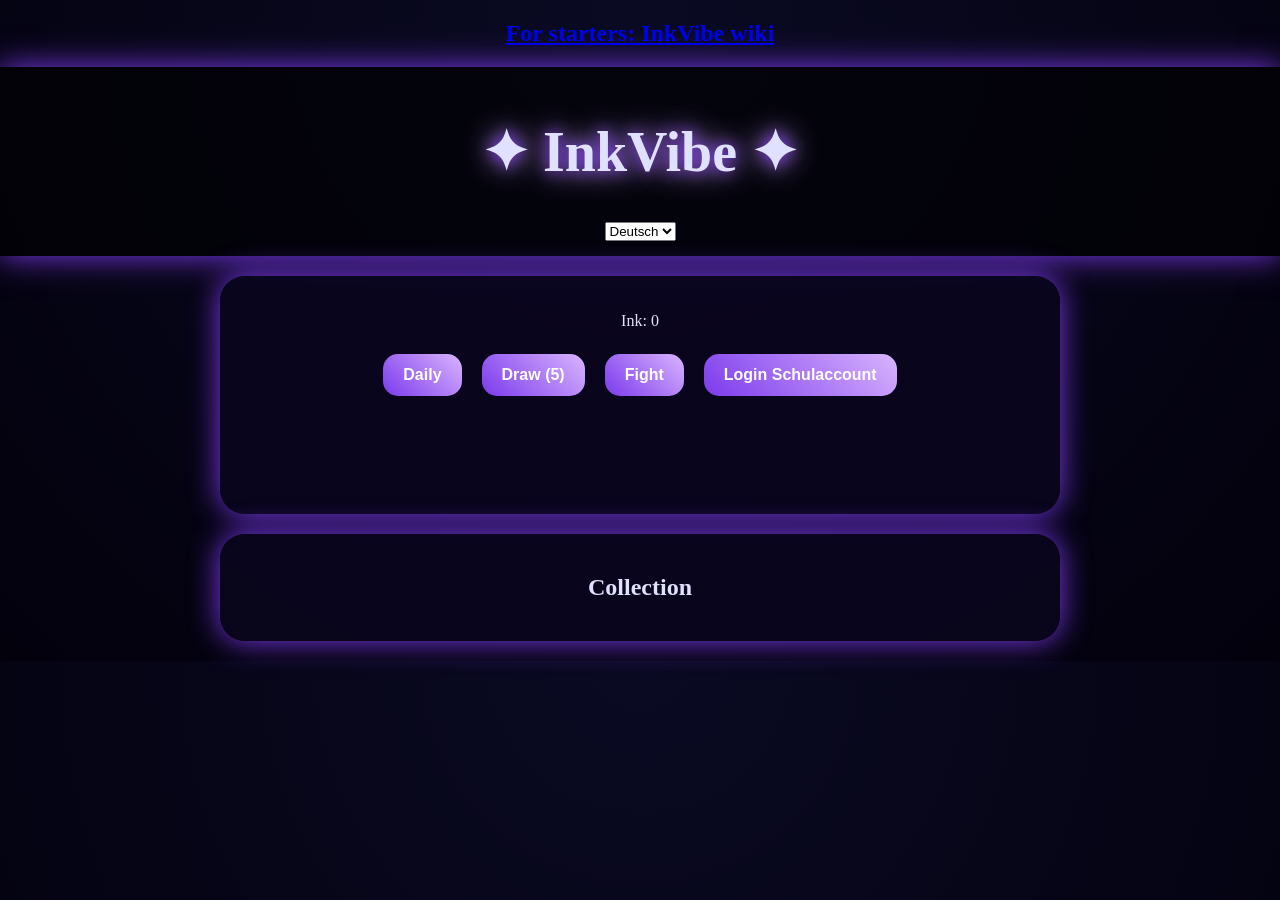
==== index.html @ f4292872 "Update index.html" ====
<!DOCTYPE html>
<html lang="de">
<head>
<meta charset="UTF-8">
<title>InkVibe - Mystic Edition</title>
<link rel="stylesheet" href="style.css">
<link rel="icon" href="favicon.png" type="image/png">
<h2> <a href="https://gachagm.github.io/InkVibe/wiki.html">For starters: InkVibe wiki</a></h2>
</head>

<body>

<div class="header">
  <h1>✦ InkVibe ✦</h1>
  <select onchange="changeLang(this.value)">
    <option value="de">Deutsch</option>
    <option value="en">English</option>
    <option value="jp">日本語</option>
  </select>
</div>

<div class="panel">
  <p id="points">Ink: 0</p>
  <div class="buttons">
    <button onclick="collectDaily()">Daily</button>
    <button onclick="draw()">Draw (5)</button>
    <button onclick="fight()">Fight</button>
    <button onclick="goLogin()">Login Schulaccount</button>
  </div>
  <div id="drawAnimation" class="draw-animation"></div>
</div>

<div class="panel">
  <h2>Collection</h2>
  <div id="collection" class="card-container"></div>
</div>

<script src="script.js"></script>

</body>
</html>
---- style.css ----
/* Grundstil */
body{
  margin:0;
  font-family: 'Cinzel', serif;
  background: radial-gradient(circle at top, #0a0a23, #03010c);
  color:#e0e0ff;
  text-align:center;
}

/* Header */
.header{
  background: rgba(0,0,0,0.6);
  padding: 15px 0;
  box-shadow: 0 0 30px #7c3aed;
}

.header h1{
  font-size:3.5em;
  text-shadow: 0 0 15px #7c3aed, 0 0 30px #d8b4fe;
}

/* Panels */
.panel{
  background: rgba(10, 5, 30, 0.8);
  margin: 20px auto;
  padding:20px;
  border-radius:25px;
  box-shadow: 0 0 30px #7c3aed;
  max-width:800px;
}

/* Buttons */
button{
  padding:12px 20px;
  margin:8px;
  border:none;
  border-radius:15px;
  background: linear-gradient(45deg, #7c3aed, #d8b4fe);
  color:white;
  font-weight:bold;
  font-size:1em;
  cursor:pointer;
  transition:0.3s;
}

button:hover{
  transform: scale(1.1);
  box-shadow: 0 0 20px #d8b4fe;
}

/* Draw Animation */
.draw-animation{
  font-size:2.5em;
  margin:20px;
  height:50px;
  color:#fcd34d;
  text-shadow:0 0 10px #fbbf24,0 0 20px #f59e0b;
  font-weight:bold;
}

/* Cards */
.card-container{
  display:flex;
  flex-wrap:wrap;
  justify-content:center;
}

.card{
  position:relative;
  display:inline-block;
  width:160px;
  margin:15px;
  padding:15px;
  border-radius:20px;
  border:3px solid white;
  cursor:pointer;
  transition:0.3s;
  background: rgba(15,0,40,0.6);
  box-shadow:0 0 20px #7c3aed;
}

.card:hover{
  transform:scale(1.15);
  box-shadow:0 0 40px #fbbf24;
}

/* Selected */
.selected{
  outline:4px solid #22c55e;
}

/* Seltenheit */
.Common{border-color:gray;}
.Rare{border-color:#3b82f6; box-shadow:0 0 15px #3b82f6;}
.Epic{border-color:#a855f7; box-shadow:0 0 25px #a855f7;}
.Legendary{border-color:gold; box-shadow:0 0 40px gold;}

/* Card text */
.card h4{
  margin:5px 0;
  color:#f0f0ff;
  font-size:1.1em;
}

.card p{
  margin:3px 0;
  font-size:0.9em;
  color:#cfcfff;
}

/* Responsive */
@media (max-width:600px){
  .card{width:120px; padding:10px;}
  .draw-animation{font-size:2em;}
  .header h1{font-size:2.5em;}
}
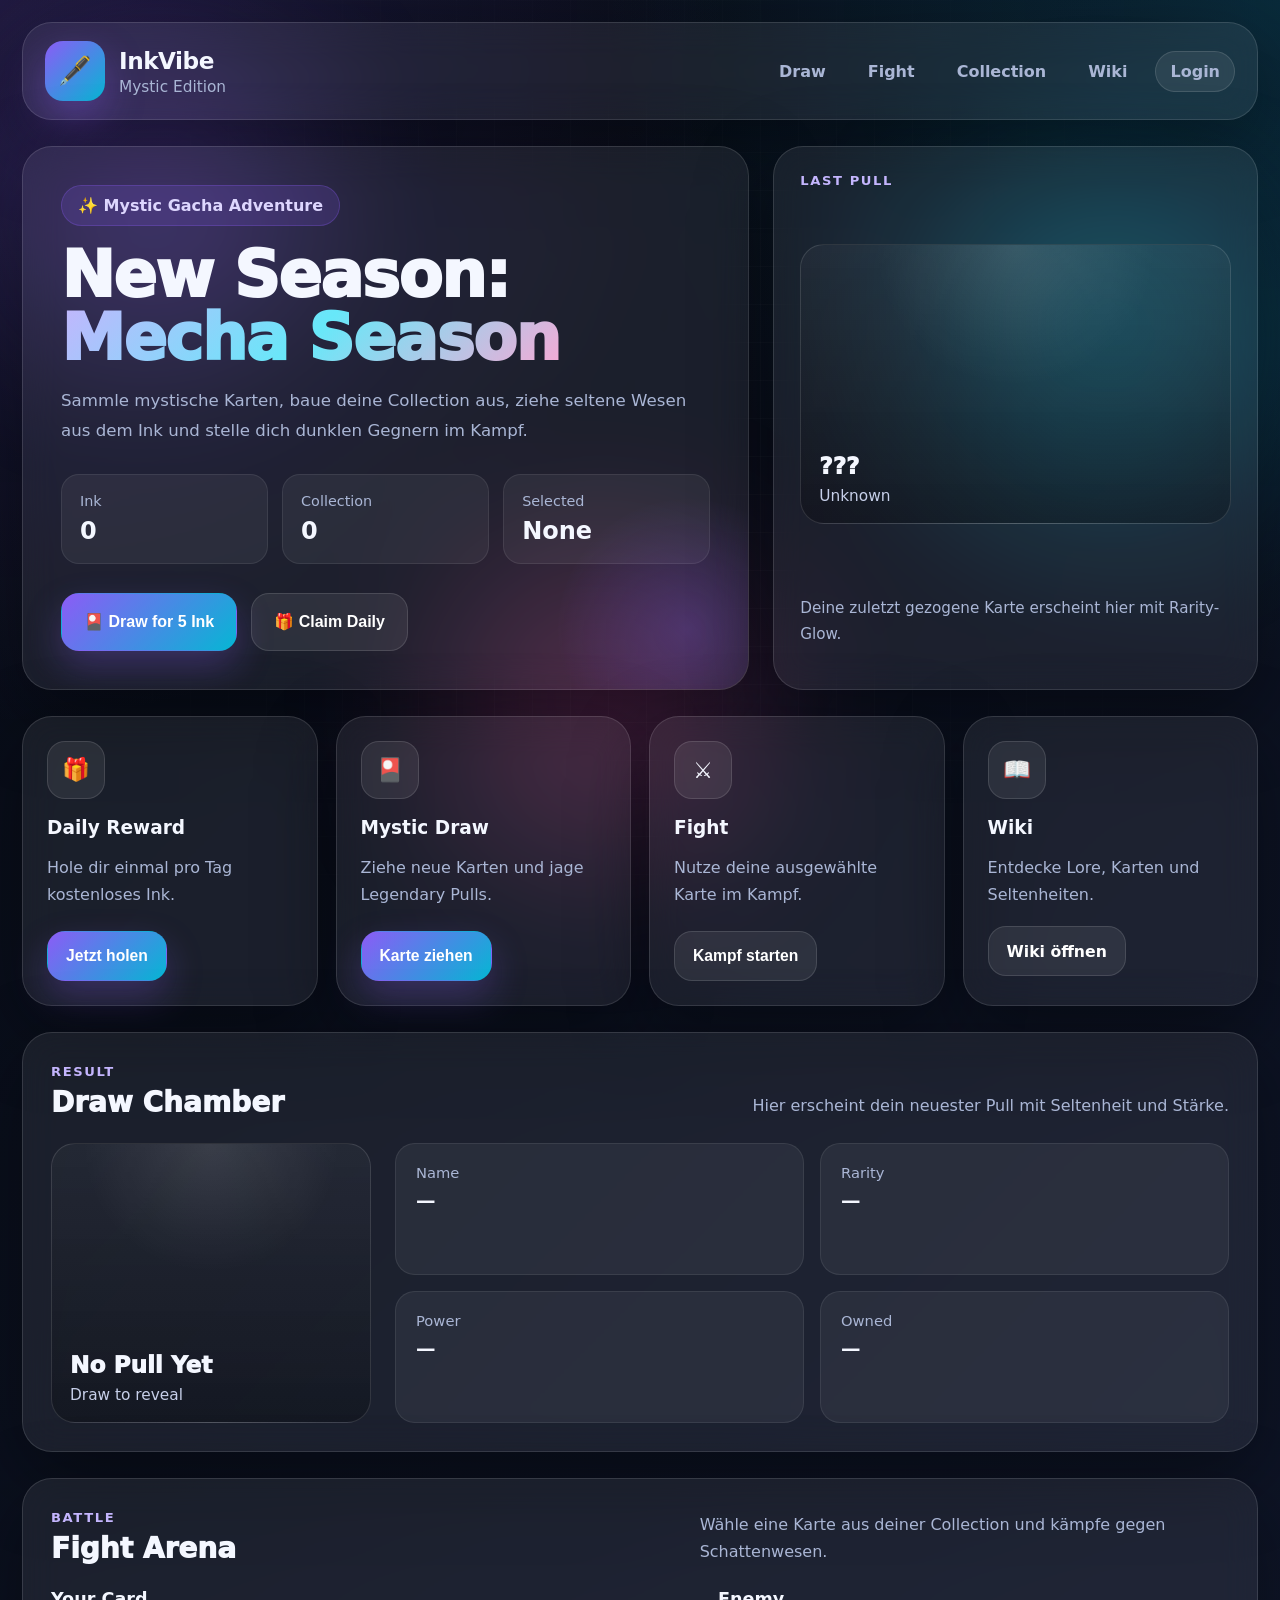
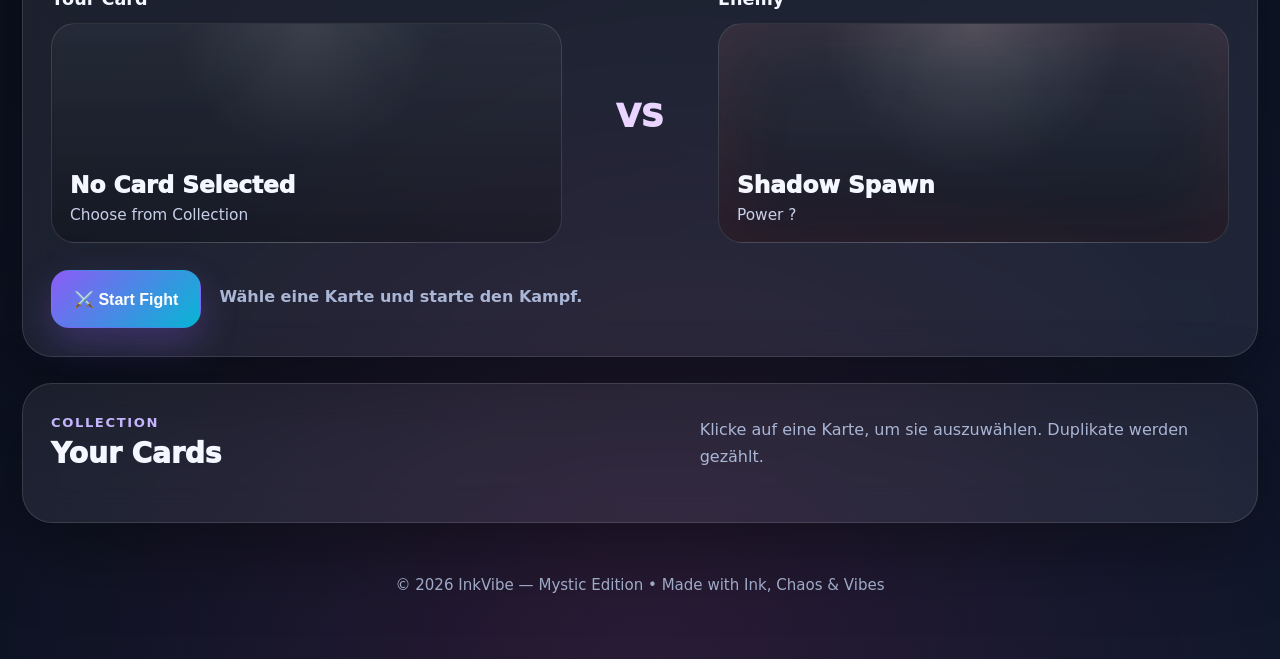
==== commit 0ada9afa: "Update index.html" ====
--- a/index.html
+++ b/index.html
@@ -1,41 +1,221 @@
 <!DOCTYPE html>
 <html lang="de">
 <head>
-<meta charset="UTF-8">
-<title>InkVibe - Mystic Edition</title>
-<link rel="stylesheet" href="style.css">
-<link rel="icon" href="favicon.png" type="image/png">
-<h2> <a href="https://gachagm.github.io/InkVibe/wiki.html">For starters: InkVibe wiki</a></h2>
+  <meta charset="UTF-8" />
+  <meta name="viewport" content="width=device-width, initial-scale=1.0" />
+  <title>InkVibe — Mystic Edition</title>
+  <meta name="description" content="InkVibe — Mystic Edition | Sammle mystische Karten, ziehe seltene Charaktere und kämpfe im Browser." />
+  <link rel="stylesheet" href="style.css" />
 </head>
-
 <body>
-
-<div class="header">
-  <h1>✦ InkVibe ✦</h1>
-  <select onchange="changeLang(this.value)">
-    <option value="de">Deutsch</option>
-    <option value="en">English</option>
-    <option value="jp">日本語</option>
-  </select>
-</div>
-
-<div class="panel">
-  <p id="points">Ink: 0</p>
-  <div class="buttons">
-    <button onclick="collectDaily()">Daily</button>
-    <button onclick="draw()">Draw (5)</button>
-    <button onclick="fight()">Fight</button>
-    <button onclick="goLogin()">Login Schulaccount</button>
+  <div class="bg-layer">
+    <div class="orb orb-a"></div>
+    <div class="orb orb-b"></div>
+    <div class="orb orb-c"></div>
+    <div class="grid-overlay"></div>
   </div>
-  <div id="drawAnimation" class="draw-animation"></div>
-</div>
-
-<div class="panel">
-  <h2>Collection</h2>
-  <div id="collection" class="card-container"></div>
-</div>
-
-<script src="script.js"></script>
-
+
+  <div class="app-shell">
+
+    <header class="topbar glass">
+      <div class="brand">
+        <div class="brand-mark">🖋️</div>
+        <div class="brand-copy">
+          <h1>InkVibe</h1>
+          <p>Mystic Edition</p>
+        </div>
+      </div>
+
+      <nav class="top-nav">
+        <a href="#draw-zone">Draw</a>
+        <a href="#fight-zone">Fight</a>
+        <a href="#collection-zone">Collection</a>
+        <a href="wiki.html">Wiki</a>
+        <a href="login.html" class="nav-login">Login</a>
+      </nav>
+    </header>
+
+    <main>
+
+      <!-- HERO -->
+      <section class="hero-grid">
+        <div class="hero-main glass">
+          <div class="hero-badge">✨ Mystic Gacha Adventure</div>
+          <h2>New Season: <span>Mecha Season</span></h2>
+          <p>
+            Sammle mystische Karten, baue deine Collection aus, ziehe seltene
+            Wesen aus dem Ink und stelle dich dunklen Gegnern im Kampf.
+          </p>
+
+          <div class="hero-stats">
+            <div class="hero-stat">
+              <span class="hero-stat-label">Ink</span>
+              <span class="hero-stat-value" id="inkCount">0</span>
+            </div>
+            <div class="hero-stat">
+              <span class="hero-stat-label">Collection</span>
+              <span class="hero-stat-value" id="collectionCount">0</span>
+            </div>
+            <div class="hero-stat">
+              <span class="hero-stat-label">Selected</span>
+              <span class="hero-stat-value" id="selectedCardName">None</span>
+            </div>
+          </div>
+
+          <div class="hero-actions">
+            <button class="btn btn-primary btn-xl" onclick="drawCard()">
+              🎴 Draw for 5 Ink
+            </button>
+            <button class="btn btn-secondary btn-xl" onclick="claimDaily()">
+              🎁 Claim Daily
+            </button>
+          </div>
+        </div>
+
+        <aside class="hero-side glass">
+          <div class="side-label">Last Pull</div>
+          <div id="lastPullCard" class="featured-card placeholder-card">
+            <div class="featured-card-inner">
+              <span class="featured-name">???</span>
+              <span class="featured-rarity">Unknown</span>
+            </div>
+          </div>
+          <p class="side-note">
+            Deine zuletzt gezogene Karte erscheint hier mit Rarity-Glow.
+          </p>
+        </aside>
+      </section>
+
+      <!-- QUICK ACTIONS -->
+      <section class="quick-actions">
+        <div class="quick-card glass">
+          <div class="quick-icon">🎁</div>
+          <h3>Daily Reward</h3>
+          <p>Hole dir einmal pro Tag kostenloses Ink.</p>
+          <button class="btn btn-primary" onclick="claimDaily()">Jetzt holen</button>
+        </div>
+
+        <div class="quick-card glass" id="draw-zone">
+          <div class="quick-icon">🎴</div>
+          <h3>Mystic Draw</h3>
+          <p>Ziehe neue Karten und jage Legendary Pulls.</p>
+          <button class="btn btn-primary" onclick="drawCard()">Karte ziehen</button>
+        </div>
+
+        <div class="quick-card glass" id="fight-zone">
+          <div class="quick-icon">⚔️</div>
+          <h3>Fight</h3>
+          <p>Nutze deine ausgewählte Karte im Kampf.</p>
+          <button class="btn btn-secondary" onclick="fight()">Kampf starten</button>
+        </div>
+
+        <div class="quick-card glass">
+          <div class="quick-icon">📖</div>
+          <h3>Wiki</h3>
+          <p>Entdecke Lore, Karten und Seltenheiten.</p>
+          <a href="wiki.html" class="btn btn-secondary">Wiki öffnen</a>
+        </div>
+      </section>
+
+      <!-- DRAW RESULT -->
+      <section class="section-panel glass">
+        <div class="section-head">
+          <div>
+            <span class="eyebrow">RESULT</span>
+            <h2>Draw Chamber</h2>
+          </div>
+          <p>Hier erscheint dein neuester Pull mit Seltenheit und Stärke.</p>
+        </div>
+
+        <div class="draw-result-wrap">
+          <div id="drawReveal" class="draw-reveal placeholder-card">
+            <div class="featured-card-inner">
+              <span class="featured-name">No Pull Yet</span>
+              <span class="featured-rarity">Draw to reveal</span>
+            </div>
+          </div>
+
+          <div class="draw-meta">
+            <div class="meta-box">
+              <span class="meta-label">Name</span>
+              <span class="meta-value" id="pullName">—</span>
+            </div>
+            <div class="meta-box">
+              <span class="meta-label">Rarity</span>
+              <span class="meta-value" id="pullRarity">—</span>
+            </div>
+            <div class="meta-box">
+              <span class="meta-label">Power</span>
+              <span class="meta-value" id="pullPower">—</span>
+            </div>
+            <div class="meta-box">
+              <span class="meta-label">Owned</span>
+              <span class="meta-value" id="pullOwned">—</span>
+            </div>
+          </div>
+        </div>
+      </section>
+
+      <!-- FIGHT -->
+      <section class="section-panel glass fight-layout">
+        <div class="section-head">
+          <div>
+            <span class="eyebrow">BATTLE</span>
+            <h2>Fight Arena</h2>
+          </div>
+          <p>Wähle eine Karte aus deiner Collection und kämpfe gegen Schattenwesen.</p>
+        </div>
+
+        <div class="fight-grid">
+          <div class="arena-card">
+            <h3>Your Card</h3>
+            <div id="selectedFightCard" class="battle-card placeholder-card small-card">
+              <div class="featured-card-inner">
+                <span class="featured-name">No Card Selected</span>
+                <span class="featured-rarity">Choose from Collection</span>
+              </div>
+            </div>
+          </div>
+
+          <div class="arena-vs">VS</div>
+
+          <div class="arena-card">
+            <h3>Enemy</h3>
+            <div id="enemyCard" class="battle-card enemy-card small-card">
+              <div class="featured-card-inner">
+                <span class="featured-name">Shadow Spawn</span>
+                <span class="featured-rarity">Power ?</span>
+              </div>
+            </div>
+          </div>
+        </div>
+
+        <div class="fight-controls">
+          <button class="btn btn-primary btn-xl" onclick="fight()">⚔️ Start Fight</button>
+          <div id="fightResult" class="fight-result">Wähle eine Karte und starte den Kampf.</div>
+        </div>
+      </section>
+
+      <!-- COLLECTION -->
+      <section class="section-panel glass" id="collection-zone">
+        <div class="section-head">
+          <div>
+            <span class="eyebrow">COLLECTION</span>
+            <h2>Your Cards</h2>
+          </div>
+          <p>Klicke auf eine Karte, um sie auszuwählen. Duplikate werden gezählt.</p>
+        </div>
+
+        <div id="collectionGrid" class="collection-grid"></div>
+      </section>
+
+    </main>
+
+    <footer class="footer">
+      <p>© 2026 InkVibe — Mystic Edition • Made with Ink, Chaos & Vibes</p>
+    </footer>
+  </div>
+
+  <script src="script.js"></script>
 </body>
 </html>
--- a/style.css
+++ b/style.css
@@ -1,116 +1,688 @@
-/* Grundstil */
-body{
-  margin:0;
-  font-family: 'Cinzel', serif;
-  background: radial-gradient(circle at top, #0a0a23, #03010c);
-  color:#e0e0ff;
-  text-align:center;
-}
-
-/* Header */
-.header{
-  background: rgba(0,0,0,0.6);
-  padding: 15px 0;
-  box-shadow: 0 0 30px #7c3aed;
-}
-
-.header h1{
-  font-size:3.5em;
-  text-shadow: 0 0 15px #7c3aed, 0 0 30px #d8b4fe;
-}
-
-/* Panels */
-.panel{
-  background: rgba(10, 5, 30, 0.8);
-  margin: 20px auto;
-  padding:20px;
-  border-radius:25px;
-  box-shadow: 0 0 30px #7c3aed;
-  max-width:800px;
-}
-
-/* Buttons */
-button{
-  padding:12px 20px;
-  margin:8px;
-  border:none;
-  border-radius:15px;
-  background: linear-gradient(45deg, #7c3aed, #d8b4fe);
-  color:white;
-  font-weight:bold;
-  font-size:1em;
-  cursor:pointer;
-  transition:0.3s;
-}
-
-button:hover{
-  transform: scale(1.1);
-  box-shadow: 0 0 20px #d8b4fe;
-}
-
-/* Draw Animation */
-.draw-animation{
-  font-size:2.5em;
-  margin:20px;
-  height:50px;
-  color:#fcd34d;
-  text-shadow:0 0 10px #fbbf24,0 0 20px #f59e0b;
-  font-weight:bold;
-}
-
-/* Cards */
-.card-container{
-  display:flex;
-  flex-wrap:wrap;
-  justify-content:center;
-}
-
-.card{
-  position:relative;
-  display:inline-block;
-  width:160px;
-  margin:15px;
-  padding:15px;
-  border-radius:20px;
-  border:3px solid white;
-  cursor:pointer;
-  transition:0.3s;
-  background: rgba(15,0,40,0.6);
-  box-shadow:0 0 20px #7c3aed;
-}
-
-.card:hover{
-  transform:scale(1.15);
-  box-shadow:0 0 40px #fbbf24;
-}
-
-/* Selected */
-.selected{
-  outline:4px solid #22c55e;
-}
-
-/* Seltenheit */
-.Common{border-color:gray;}
-.Rare{border-color:#3b82f6; box-shadow:0 0 15px #3b82f6;}
-.Epic{border-color:#a855f7; box-shadow:0 0 25px #a855f7;}
-.Legendary{border-color:gold; box-shadow:0 0 40px gold;}
-
-/* Card text */
-.card h4{
-  margin:5px 0;
-  color:#f0f0ff;
-  font-size:1.1em;
-}
-
-.card p{
-  margin:3px 0;
-  font-size:0.9em;
-  color:#cfcfff;
-}
-
-/* Responsive */
-@media (max-width:600px){
-  .card{width:120px; padding:10px;}
-  .draw-animation{font-size:2em;}
-  .header h1{font-size:2.5em;}
-}
+:root {
+  --bg-1: #070b15;
+  --bg-2: #10172b;
+  --glass: rgba(255,255,255,0.07);
+  --glass-strong: rgba(255,255,255,0.12);
+  --border: rgba(255,255,255,0.12);
+  --text: #f4f7ff;
+  --muted: #aab6d5;
+  --accent: #8b5cf6;
+  --accent-2: #06b6d4;
+  --accent-3: #ec4899;
+  --gold: #fbbf24;
+  --green: #22c55e;
+  --red: #ef4444;
+  --shadow: 0 25px 80px rgba(0,0,0,0.38);
+
+  --common: #94a3b8;
+  --rare: #3b82f6;
+  --epic: #a855f7;
+  --legendary: #f59e0b;
+
+  --radius-xl: 30px;
+  --radius-lg: 24px;
+  --radius-md: 18px;
+  --radius-sm: 14px;
+  --max-width: 1260px;
+}
+
+* {
+  box-sizing: border-box;
+}
+
+html, body {
+  margin: 0;
+  padding: 0;
+  min-height: 100%;
+  font-family: "Inter", "Segoe UI", system-ui, sans-serif;
+  color: var(--text);
+  background:
+    radial-gradient(circle at top left, rgba(139,92,246,0.18), transparent 28%),
+    radial-gradient(circle at top right, rgba(6,182,212,0.16), transparent 26%),
+    radial-gradient(circle at bottom center, rgba(236,72,153,0.12), transparent 28%),
+    linear-gradient(135deg, var(--bg-1), var(--bg-2));
+  overflow-x: hidden;
+}
+
+body {
+  padding: 22px;
+}
+
+.bg-layer {
+  position: fixed;
+  inset: 0;
+  pointer-events: none;
+  z-index: 0;
+}
+
+.orb {
+  position: absolute;
+  border-radius: 999px;
+  filter: blur(90px);
+  opacity: 0.28;
+}
+
+.orb-a {
+  width: 280px;
+  height: 280px;
+  background: var(--accent);
+  top: 60px;
+  left: 20px;
+}
+
+.orb-b {
+  width: 320px;
+  height: 320px;
+  background: var(--accent-2);
+  top: 180px;
+  right: 20px;
+}
+
+.orb-c {
+  width: 300px;
+  height: 300px;
+  background: var(--accent-3);
+  bottom: 50px;
+  left: 35%;
+}
+
+.grid-overlay {
+  position: absolute;
+  inset: 0;
+  background-image:
+    linear-gradient(rgba(255,255,255,0.025) 1px, transparent 1px),
+    linear-gradient(90deg, rgba(255,255,255,0.025) 1px, transparent 1px);
+  background-size: 38px 38px;
+  mask-image: radial-gradient(circle at center, black 25%, transparent 85%);
+}
+
+.app-shell {
+  max-width: var(--max-width);
+  margin: 0 auto;
+  position: relative;
+  z-index: 1;
+}
+
+.glass {
+  background: var(--glass);
+  border: 1px solid var(--border);
+  backdrop-filter: blur(18px);
+  box-shadow: var(--shadow);
+}
+
+.topbar {
+  display: flex;
+  justify-content: space-between;
+  align-items: center;
+  gap: 18px;
+  padding: 18px 22px;
+  border-radius: var(--radius-xl);
+  margin-bottom: 26px;
+}
+
+.brand {
+  display: flex;
+  align-items: center;
+  gap: 14px;
+}
+
+.brand-mark {
+  width: 60px;
+  height: 60px;
+  display: grid;
+  place-items: center;
+  border-radius: 18px;
+  background: linear-gradient(135deg, var(--accent), var(--accent-2));
+  font-size: 1.7rem;
+  box-shadow: 0 16px 38px rgba(139,92,246,0.35);
+}
+
+.brand-copy h1 {
+  margin: 0;
+  font-size: 1.45rem;
+  font-weight: 900;
+  letter-spacing: -0.5px;
+}
+
+.brand-copy p {
+  margin: 4px 0 0;
+  color: var(--muted);
+  font-size: 0.96rem;
+}
+
+.top-nav {
+  display: flex;
+  align-items: center;
+  gap: 14px;
+  flex-wrap: wrap;
+}
+
+.top-nav a {
+  text-decoration: none;
+  color: var(--muted);
+  font-weight: 700;
+  padding: 10px 14px;
+  border-radius: 999px;
+  transition: 0.2s ease;
+}
+
+.top-nav a:hover {
+  background: rgba(255,255,255,0.08);
+  color: white;
+}
+
+.nav-login {
+  background: rgba(255,255,255,0.08);
+  border: 1px solid var(--border);
+}
+
+.hero-grid {
+  display: grid;
+  grid-template-columns: 1.2fr 0.8fr;
+  gap: 24px;
+  margin-bottom: 26px;
+}
+
+.hero-main, .hero-side, .section-panel, .quick-card {
+  border-radius: var(--radius-xl);
+}
+
+.hero-main {
+  padding: 38px;
+  position: relative;
+  overflow: hidden;
+}
+
+.hero-main::after {
+  content: "";
+  position: absolute;
+  width: 260px;
+  height: 260px;
+  right: -70px;
+  bottom: -70px;
+  border-radius: 999px;
+  background: radial-gradient(circle, rgba(139,92,246,0.25), transparent 72%);
+}
+
+.hero-badge {
+  display: inline-flex;
+  padding: 10px 16px;
+  border-radius: 999px;
+  background: rgba(139,92,246,0.16);
+  border: 1px solid rgba(139,92,246,0.28);
+  color: #ddd6fe;
+  font-weight: 800;
+  margin-bottom: 18px;
+}
+
+.hero-main h2 {
+  font-size: clamp(2.3rem, 5vw, 4.1rem);
+  line-height: 0.98;
+  margin: 0 0 16px;
+  font-weight: 950;
+  letter-spacing: -1.5px;
+}
+
+.hero-main h2 span {
+  background: linear-gradient(135deg, #c4b5fd, #67e8f9, #f9a8d4);
+  -webkit-background-clip: text;
+  -webkit-text-fill-color: transparent;
+}
+
+.hero-main p {
+  color: var(--muted);
+  line-height: 1.8;
+  max-width: 64ch;
+  font-size: 1.04rem;
+  margin-bottom: 28px;
+}
+
+.hero-stats {
+  display: grid;
+  grid-template-columns: repeat(3, 1fr);
+  gap: 14px;
+  margin-bottom: 24px;
+}
+
+.hero-stat {
+  padding: 18px;
+  border-radius: 18px;
+  background: rgba(255,255,255,0.06);
+  border: 1px solid rgba(255,255,255,0.08);
+}
+
+.hero-stat-label {
+  display: block;
+  color: var(--muted);
+  font-size: 0.9rem;
+  margin-bottom: 8px;
+}
+
+.hero-stat-value {
+  font-size: 1.5rem;
+  font-weight: 900;
+}
+
+.hero-actions {
+  display: flex;
+  gap: 14px;
+  flex-wrap: wrap;
+}
+
+.btn {
+  display: inline-flex;
+  align-items: center;
+  justify-content: center;
+  gap: 10px;
+  min-height: 50px;
+  padding: 14px 18px;
+  border: 1px solid transparent;
+  border-radius: 18px;
+  text-decoration: none;
+  font-weight: 900;
+  cursor: pointer;
+  transition: 0.2s ease;
+  font-size: 0.98rem;
+}
+
+.btn:hover {
+  transform: translateY(-2px);
+}
+
+.btn-primary {
+  background: linear-gradient(135deg, var(--accent), var(--accent-2));
+  color: white;
+  box-shadow: 0 16px 36px rgba(139,92,246,0.28);
+}
+
+.btn-secondary {
+  background: rgba(255,255,255,0.08);
+  color: white;
+  border-color: var(--border);
+}
+
+.btn-xl {
+  min-height: 58px;
+  padding: 16px 22px;
+  font-size: 1rem;
+}
+
+.hero-side {
+  padding: 26px;
+  display: flex;
+  flex-direction: column;
+  justify-content: space-between;
+}
+
+.side-label, .eyebrow {
+  font-size: 0.82rem;
+  font-weight: 900;
+  letter-spacing: 1.6px;
+  color: #c4b5fd;
+  text-transform: uppercase;
+}
+
+.side-note {
+  color: var(--muted);
+  line-height: 1.7;
+  font-size: 0.95rem;
+  margin-top: 16px;
+}
+
+.quick-actions {
+  display: grid;
+  grid-template-columns: repeat(4, 1fr);
+  gap: 18px;
+  margin-bottom: 26px;
+}
+
+.quick-card {
+  padding: 24px;
+  transition: 0.2s ease;
+}
+
+.quick-card:hover {
+  transform: translateY(-4px);
+  background: rgba(255,255,255,0.08);
+}
+
+.quick-icon {
+  width: 58px;
+  height: 58px;
+  display: grid;
+  place-items: center;
+  border-radius: 18px;
+  font-size: 1.4rem;
+  background: rgba(255,255,255,0.08);
+  border: 1px solid var(--border);
+  margin-bottom: 18px;
+}
+
+.quick-card h3 {
+  margin: 0 0 8px;
+  font-size: 1.16rem;
+  font-weight: 900;
+}
+
+.quick-card p {
+  color: var(--muted);
+  line-height: 1.7;
+  margin-bottom: 18px;
+}
+
+.section-panel {
+  padding: 28px;
+  margin-bottom: 26px;
+}
+
+.section-head {
+  display: flex;
+  justify-content: space-between;
+  gap: 20px;
+  align-items: end;
+  margin-bottom: 24px;
+  flex-wrap: wrap;
+}
+
+.section-head h2 {
+  margin: 6px 0 0;
+  font-size: 1.75rem;
+  font-weight: 950;
+}
+
+.section-head p {
+  color: var(--muted);
+  margin: 0;
+  max-width: 52ch;
+  line-height: 1.7;
+}
+
+.draw-result-wrap {
+  display: grid;
+  grid-template-columns: 320px 1fr;
+  gap: 24px;
+  align-items: stretch;
+}
+
+.featured-card, .draw-reveal, .battle-card, .collection-card {
+  position: relative;
+  border-radius: 24px;
+  overflow: hidden;
+  min-height: 280px;
+  display: flex;
+  align-items: end;
+  padding: 18px;
+  background:
+    linear-gradient(180deg, rgba(255,255,255,0.05), rgba(0,0,0,0.28)),
+    radial-gradient(circle at top, rgba(255,255,255,0.16), transparent 45%);
+  border: 1px solid rgba(255,255,255,0.12);
+}
+
+.small-card {
+  min-height: 220px;
+}
+
+.placeholder-card {
+  background:
+    linear-gradient(180deg, rgba(255,255,255,0.04), rgba(0,0,0,0.25)),
+    radial-gradient(circle at top, rgba(255,255,255,0.10), transparent 40%);
+}
+
+.featured-card-inner {
+  display: flex;
+  flex-direction: column;
+  gap: 8px;
+}
+
+.featured-name {
+  font-size: 1.45rem;
+  font-weight: 950;
+}
+
+.featured-rarity {
+  font-size: 0.96rem;
+  color: #dbe4ff;
+  opacity: 0.9;
+}
+
+.draw-meta {
+  display: grid;
+  grid-template-columns: repeat(2, 1fr);
+  gap: 16px;
+}
+
+.meta-box {
+  padding: 20px;
+  border-radius: 20px;
+  background: rgba(255,255,255,0.06);
+  border: 1px solid rgba(255,255,255,0.08);
+}
+
+.meta-label {
+  display: block;
+  color: var(--muted);
+  font-size: 0.92rem;
+  margin-bottom: 8px;
+}
+
+.meta-value {
+  font-size: 1.22rem;
+  font-weight: 900;
+}
+
+.fight-layout .fight-grid {
+  display: grid;
+  grid-template-columns: 1fr 120px 1fr;
+  gap: 18px;
+  align-items: center;
+  margin-bottom: 22px;
+}
+
+.arena-card h3 {
+  margin: 0 0 14px;
+  font-size: 1.1rem;
+}
+
+.arena-vs {
+  display: grid;
+  place-items: center;
+  font-size: 2rem;
+  font-weight: 950;
+  color: #e9d5ff;
+}
+
+.enemy-card {
+  box-shadow: inset 0 0 80px rgba(239,68,68,0.10);
+}
+
+.fight-controls {
+  display: flex;
+  align-items: center;
+  gap: 18px;
+  flex-wrap: wrap;
+}
+
+.fight-result {
+  color: var(--muted);
+  line-height: 1.7;
+  font-weight: 700;
+}
+
+.collection-grid {
+  display: grid;
+  grid-template-columns: repeat(4, 1fr);
+  gap: 18px;
+}
+
+.collection-card {
+  min-height: 240px;
+  cursor: pointer;
+  transition: 0.2s ease;
+}
+
+.collection-card:hover {
+  transform: translateY(-5px) scale(1.01);
+}
+
+.collection-card.selected {
+  outline: 2px solid #ffffff;
+  box-shadow: 0 0 0 3px rgba(255,255,255,0.18), 0 24px 60px rgba(0,0,0,0.45);
+}
+
+.card-topline {
+  position: absolute;
+  top: 14px;
+  left: 14px;
+  right: 14px;
+  display: flex;
+  justify-content: space-between;
+  align-items: center;
+}
+
+.card-rarity-pill,
+.card-count-pill,
+.card-power-pill {
+  padding: 8px 10px;
+  border-radius: 999px;
+  font-size: 0.78rem;
+  font-weight: 900;
+  background: rgba(255,255,255,0.12);
+  border: 1px solid rgba(255,255,255,0.16);
+}
+
+.card-bottom {
+  width: 100%;
+  display: flex;
+  flex-direction: column;
+  gap: 8px;
+}
+
+.card-name {
+  font-size: 1.2rem;
+  font-weight: 950;
+}
+
+.card-sub {
+  color: #e7ecff;
+  opacity: 0.88;
+  font-size: 0.94rem;
+}
+
+.rarity-common {
+  box-shadow: inset 0 0 120px rgba(148,163,184,0.14), 0 0 28px rgba(148,163,184,0.12);
+}
+.rarity-rare {
+  box-shadow: inset 0 0 120px rgba(59,130,246,0.16), 0 0 34px rgba(59,130,246,0.16);
+}
+.rarity-epic {
+  box-shadow: inset 0 0 120px rgba(168,85,247,0.18), 0 0 40px rgba(168,85,247,0.18);
+}
+.rarity-legendary {
+  box-shadow: inset 0 0 120px rgba(245,158,11,0.20), 0 0 48px rgba(245,158,11,0.20);
+}
+
+.footer {
+  text-align: center;
+  padding: 12px 0 28px;
+  color: var(--muted);
+  font-size: 0.94rem;
+}
+
+@media (max-width: 1080px) {
+  .hero-grid,
+  .draw-result-wrap {
+    grid-template-columns: 1fr;
+  }
+
+  .quick-actions,
+  .collection-grid {
+    grid-template-columns: repeat(2, 1fr);
+  }
+
+  .fight-layout .fight-grid {
+    grid-template-columns: 1fr;
+  }
+
+  .arena-vs {
+    font-size: 1.6rem;
+  }
+}
+
+@media (max-width: 720px) {
+  body {
+    padding: 14px;
+  }
+
+  .topbar {
+    flex-direction: column;
+    align-items: stretch;
+  }
+
+  .top-nav {
+    justify-content: center;
+  }
+
+  .hero-main {
+    padding: 28px 22px;
+  }
+
+  .hero-main h2 {
+    font-size: 2.35rem;
+  }
+
+  .hero-stats,
+  .draw-meta,
+  .quick-actions,
+  .collection-grid {
+    grid-template-columns: 1fr;
+  }
+
+  .hero-actions,
+  .fight-controls {
+    flex-direction: column;
+    align-items: stretch;
+  }
+
+  .btn,
+  .btn-xl {
+    width: 100%;
+  }
+
+  .section-panel,
+  .quick-card,
+  .hero-main,
+  .hero-side {
+    border-radius: 24px;
+  }
+}
+
+.trade-container {
+  display: flex;
+  gap: 30px;
+  flex-wrap: wrap;
+  padding: 20px;
+}
+
+.section {
+  border: 1px solid #ccc;
+  border-radius: 12px;
+  padding: 20px;
+  min-width: 280px;
+  background: #f4f4f4;
+}
+
+.card {
+  border: 1px solid #aaa;
+  padding: 10px;
+  margin: 10px 0;
+  border-radius: 8px;
+  background: white;
+}
+
+button {
+  margin-top: 5px;
+  padding: 8px 12px;
+  border-radius: 8px;
+  border: none;
+  cursor: pointer;
+}
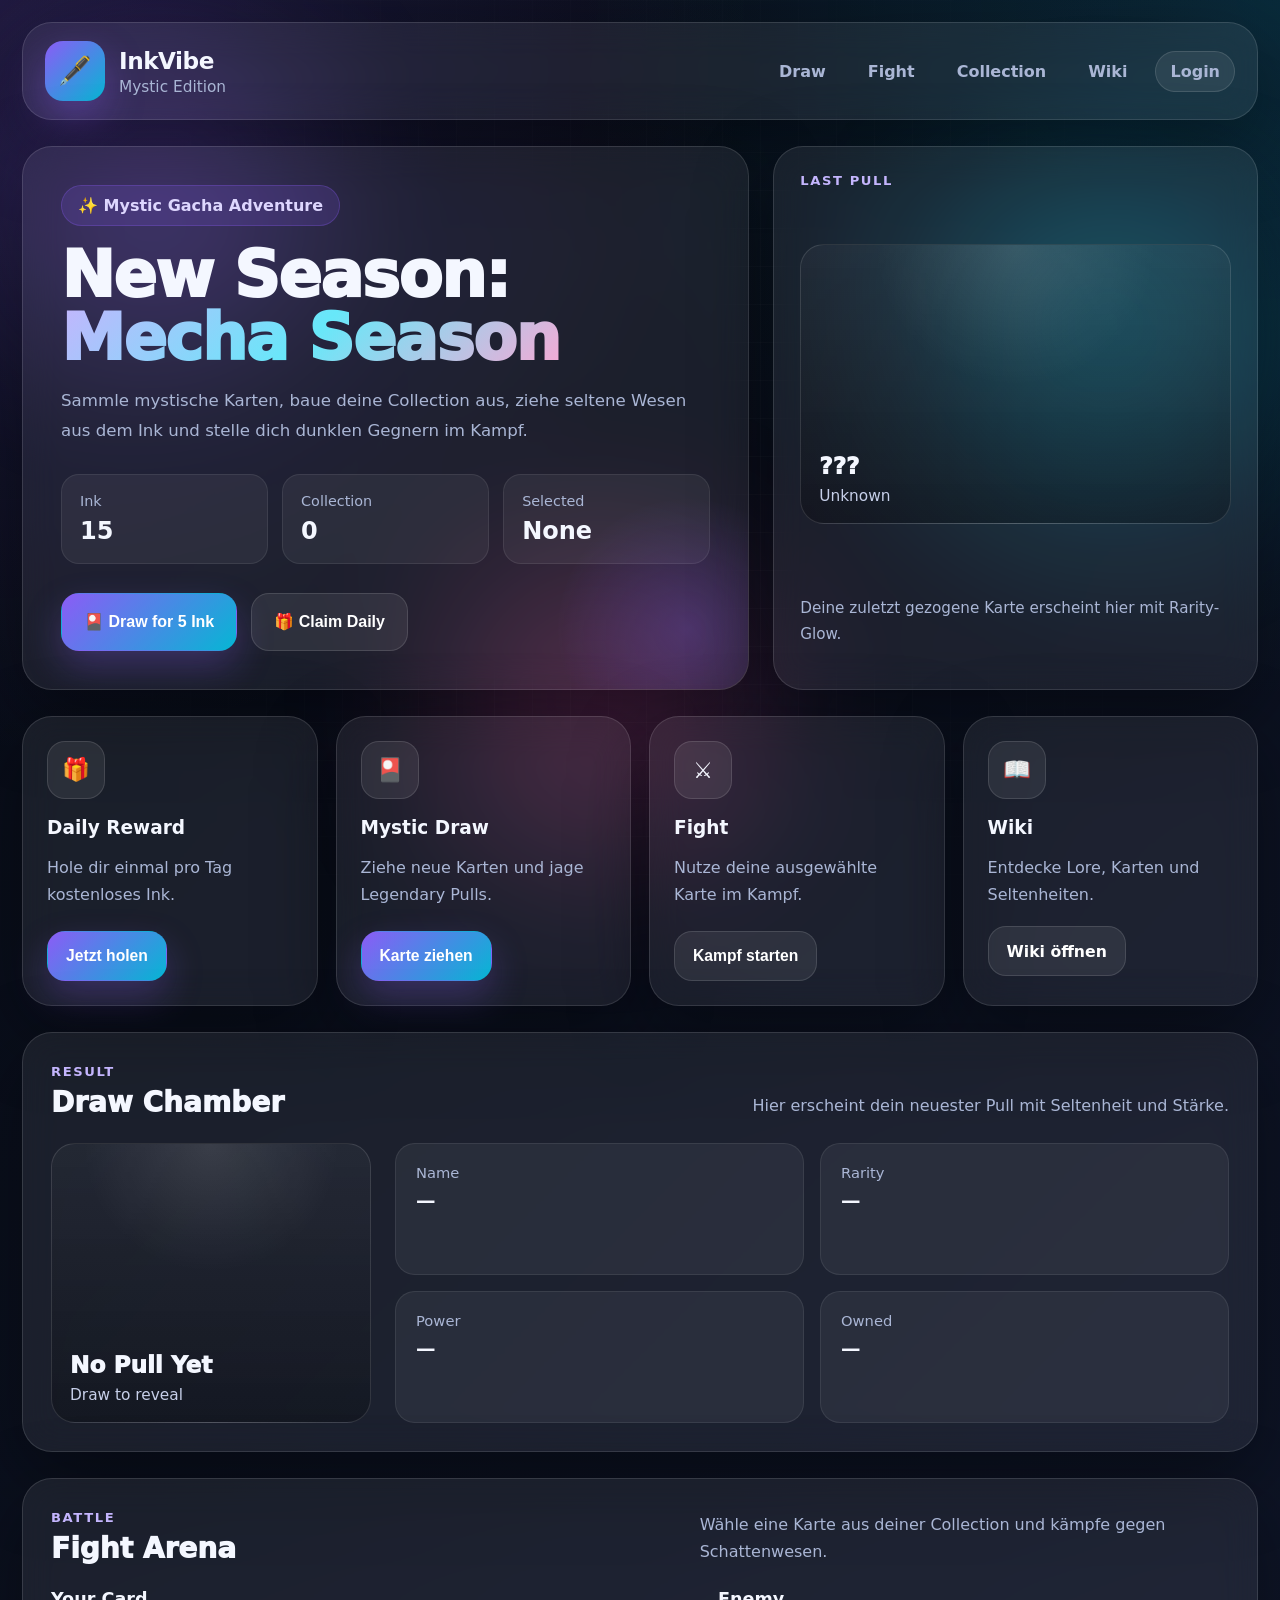
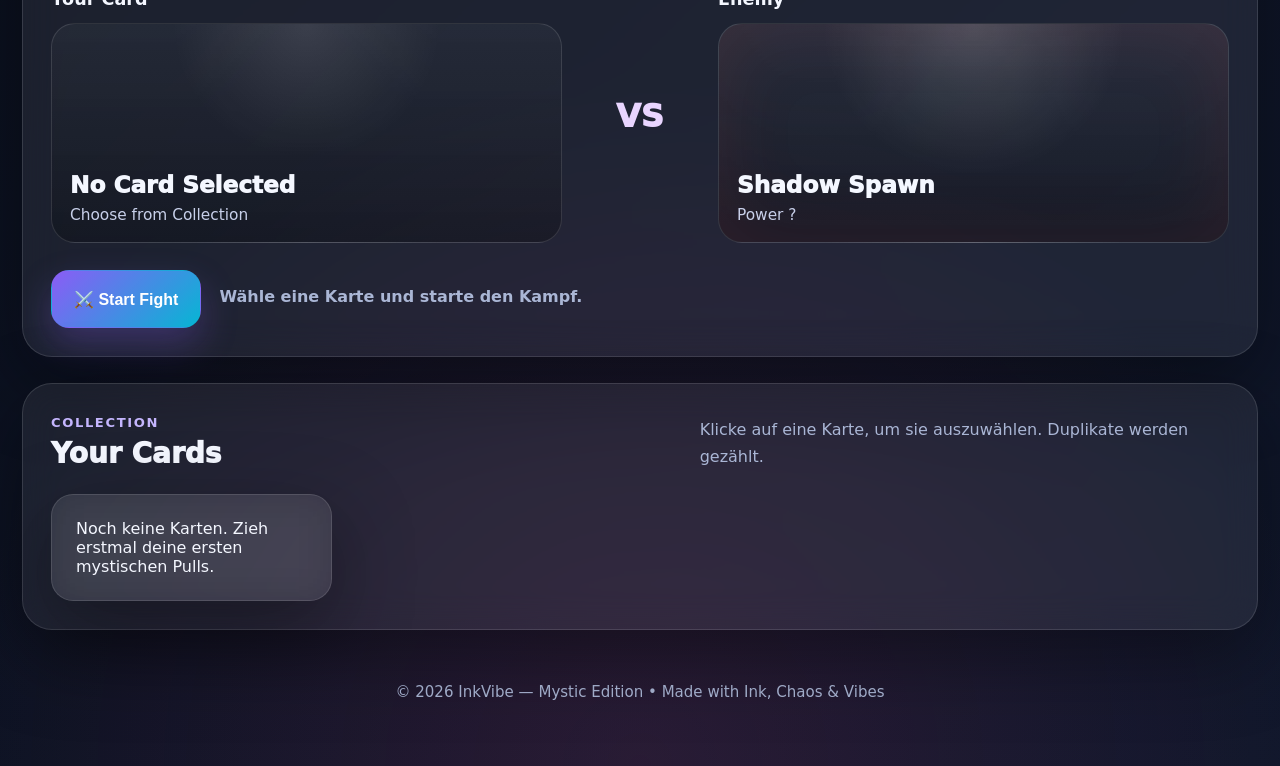
==== commit 41605a0c: "Update index.html" ====
--- a/index.html
+++ b/index.html
@@ -3,7 +3,7 @@
 <head>
   <meta charset="UTF-8" />
   <meta name="viewport" content="width=device-width, initial-scale=1.0" />
-  <title>InkVibe — Mystic Edition</title>
+  <title>InkVibe - MechaSeason out now!</title>
   <meta name="description" content="InkVibe — Mystic Edition | Sammle mystische Karten, ziehe seltene Charaktere und kämpfe im Browser." />
   <link rel="stylesheet" href="style.css" />
 </head>
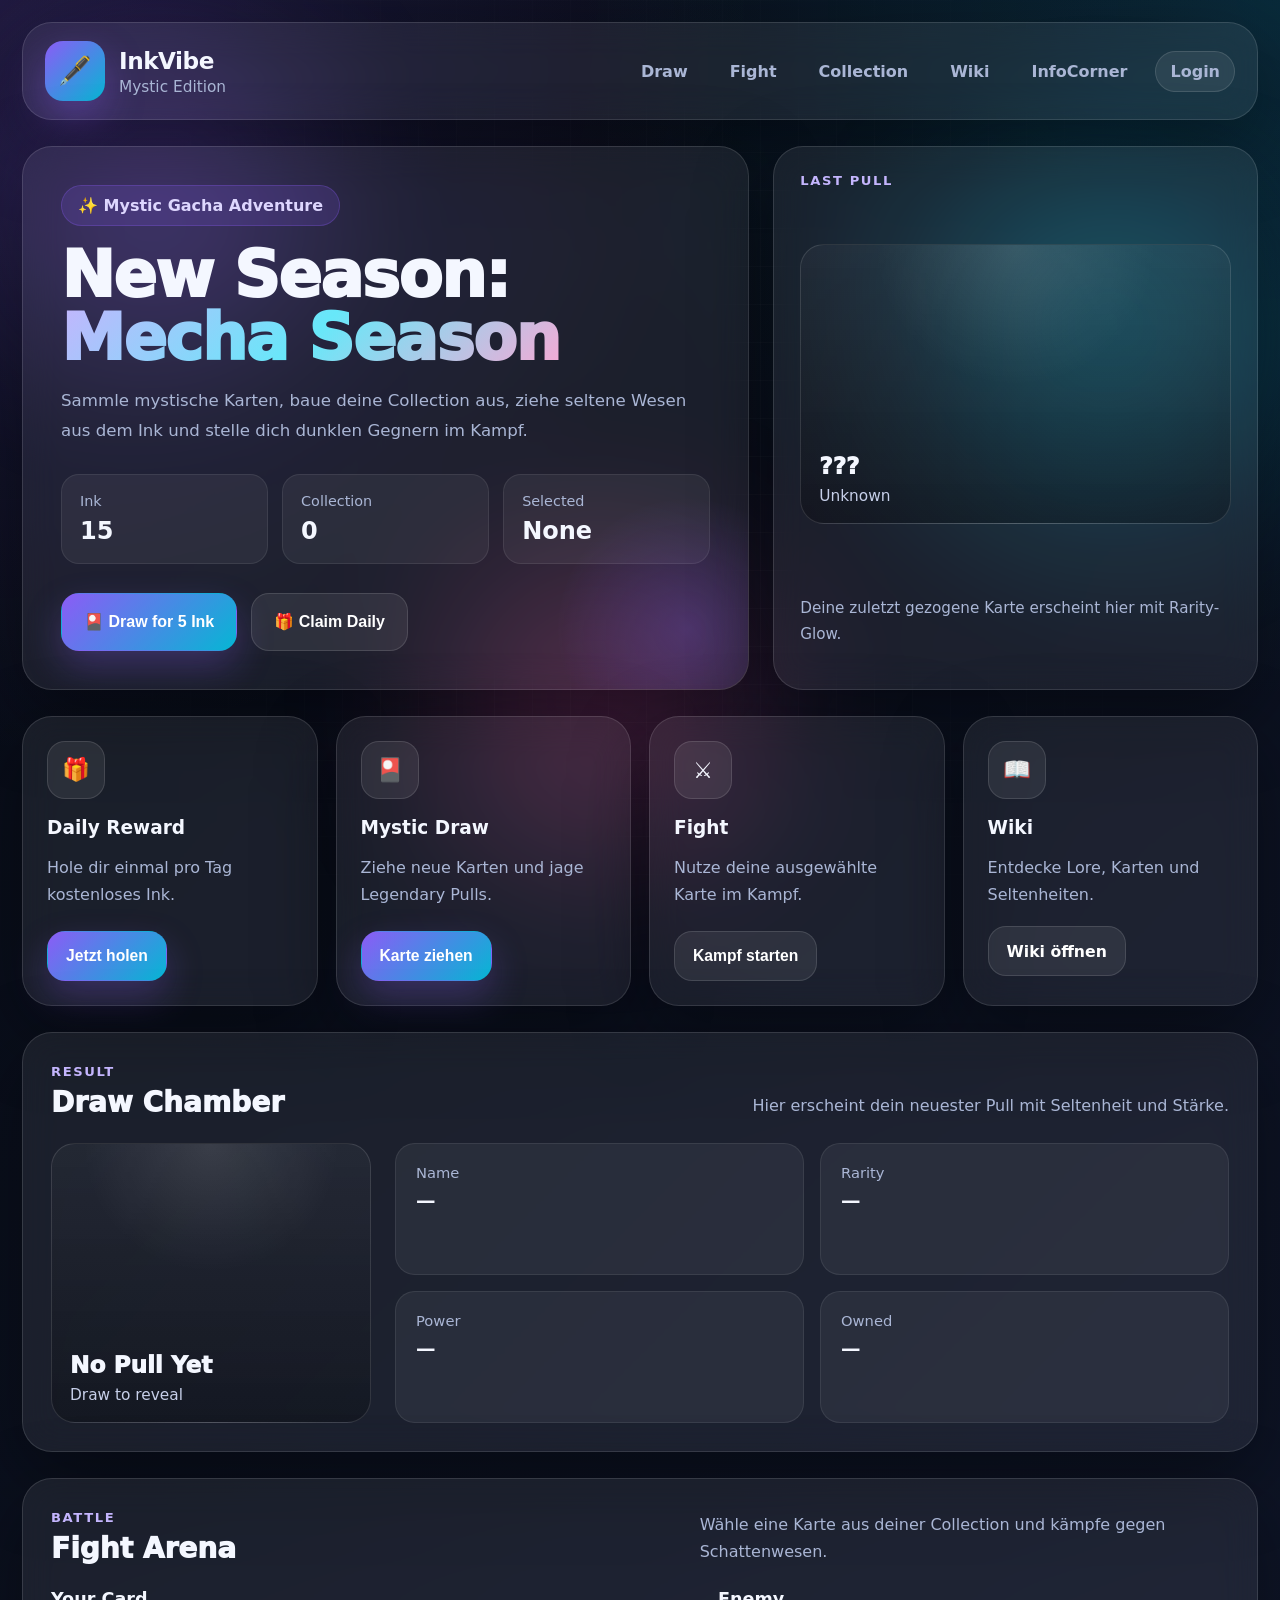
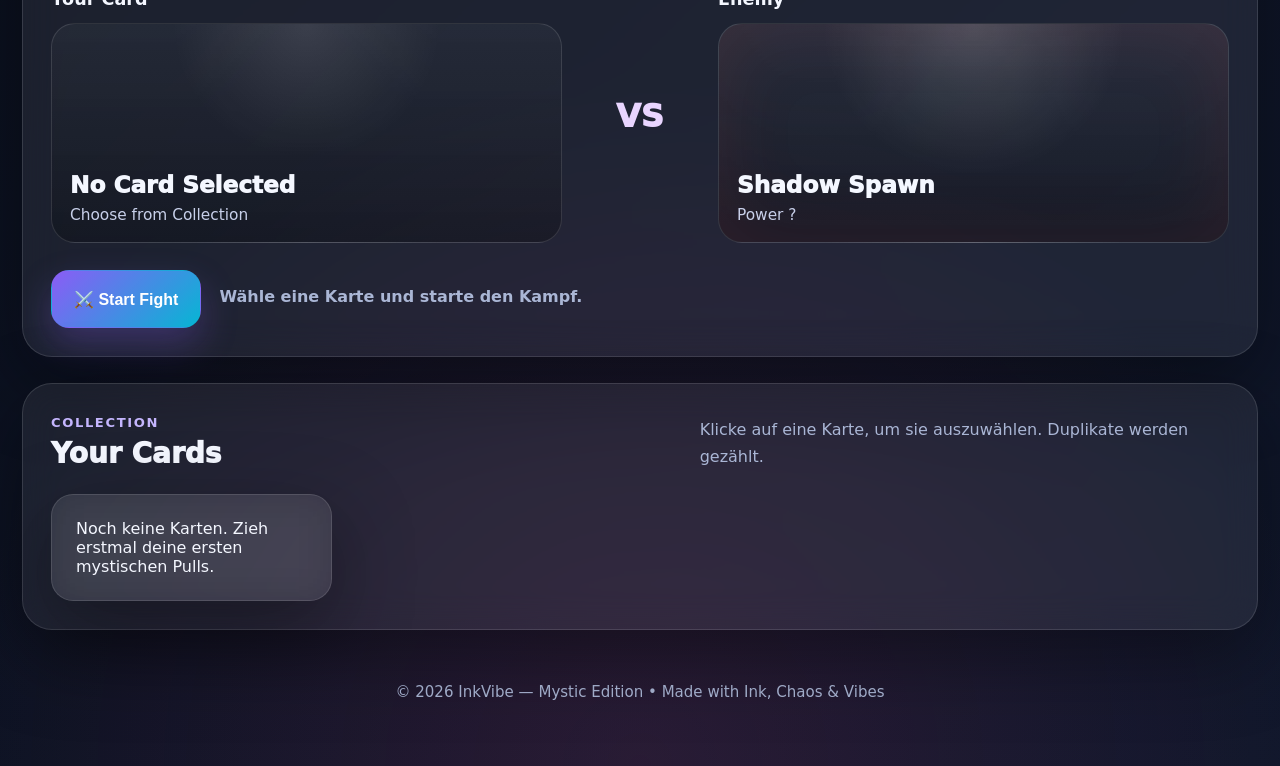
==== commit 7a020ccf: "Update index.html" ====
--- a/index.html
+++ b/index.html
@@ -31,6 +31,7 @@
         <a href="#fight-zone">Fight</a>
         <a href="#collection-zone">Collection</a>
         <a href="wiki.html">Wiki</a>
+        <a href="corner.html">InfoCorner</a>
         <a href="login.html" class="nav-login">Login</a>
       </nav>
     </header>
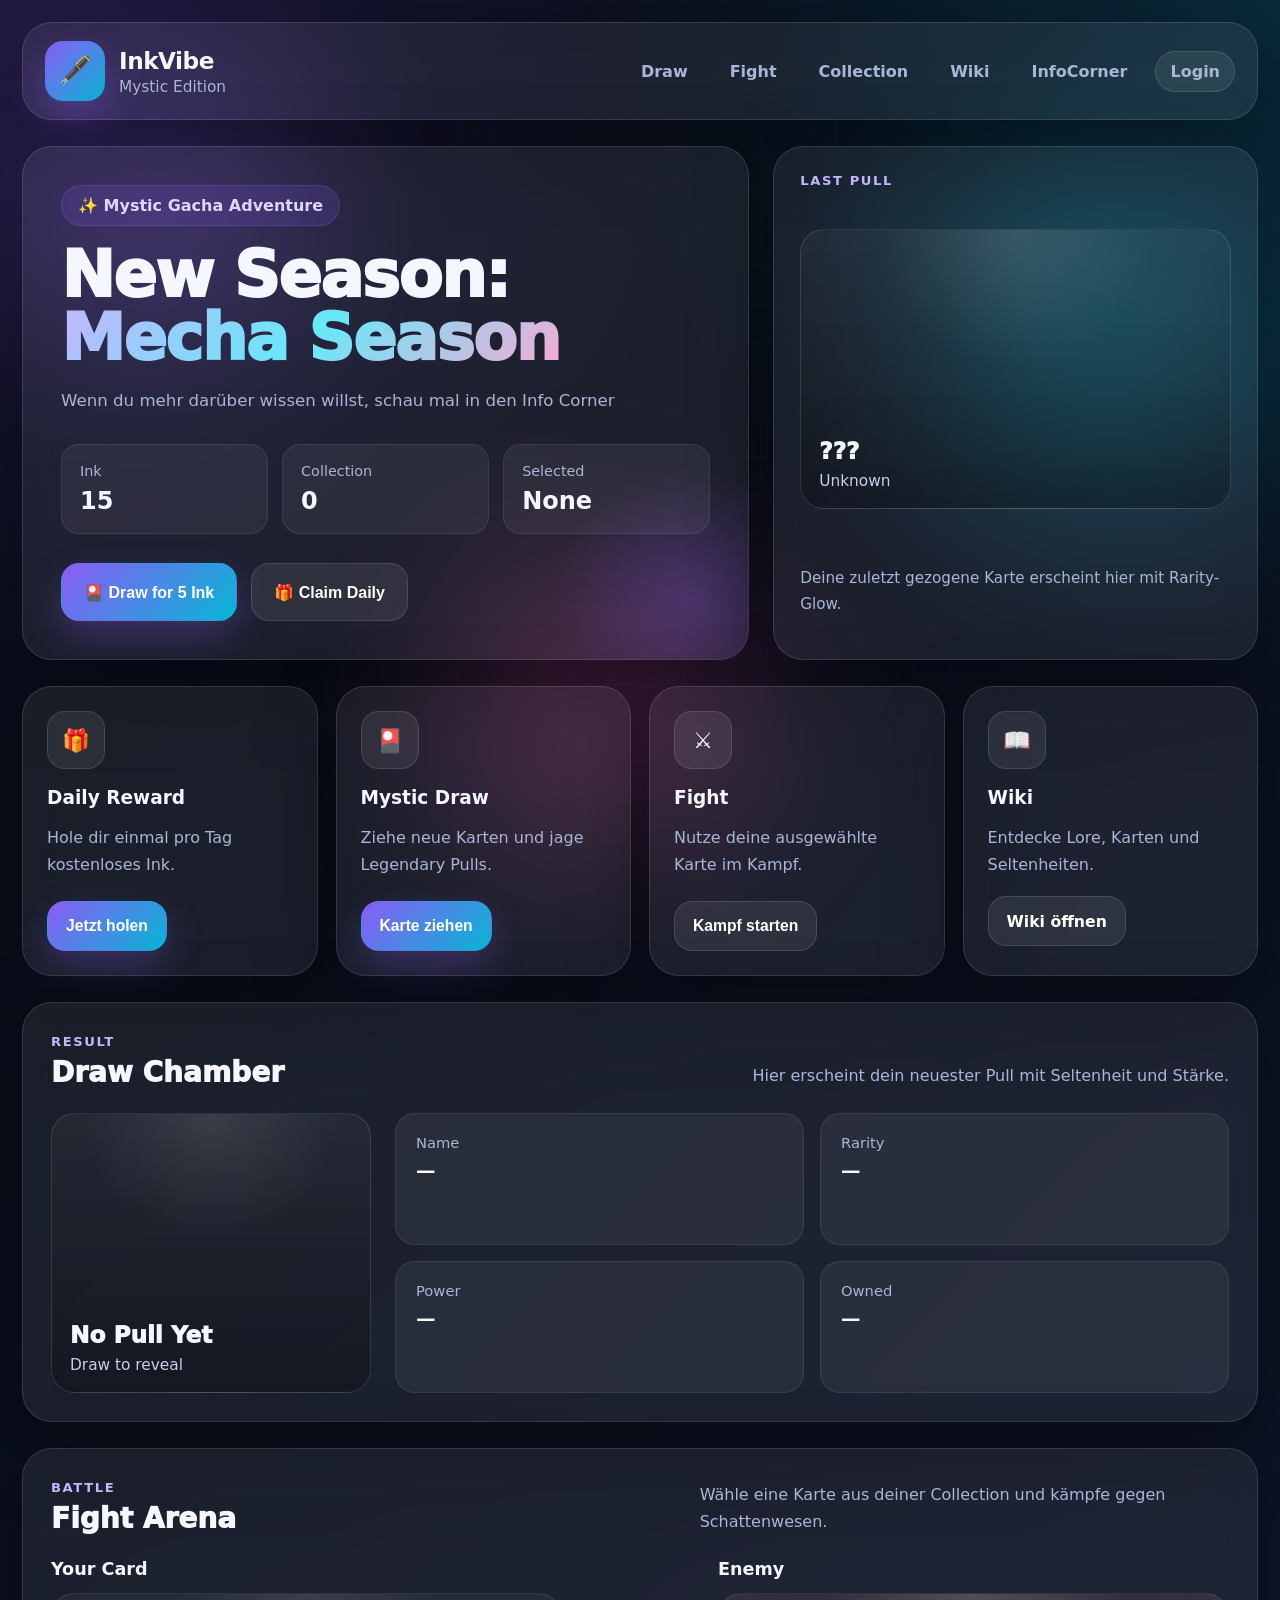
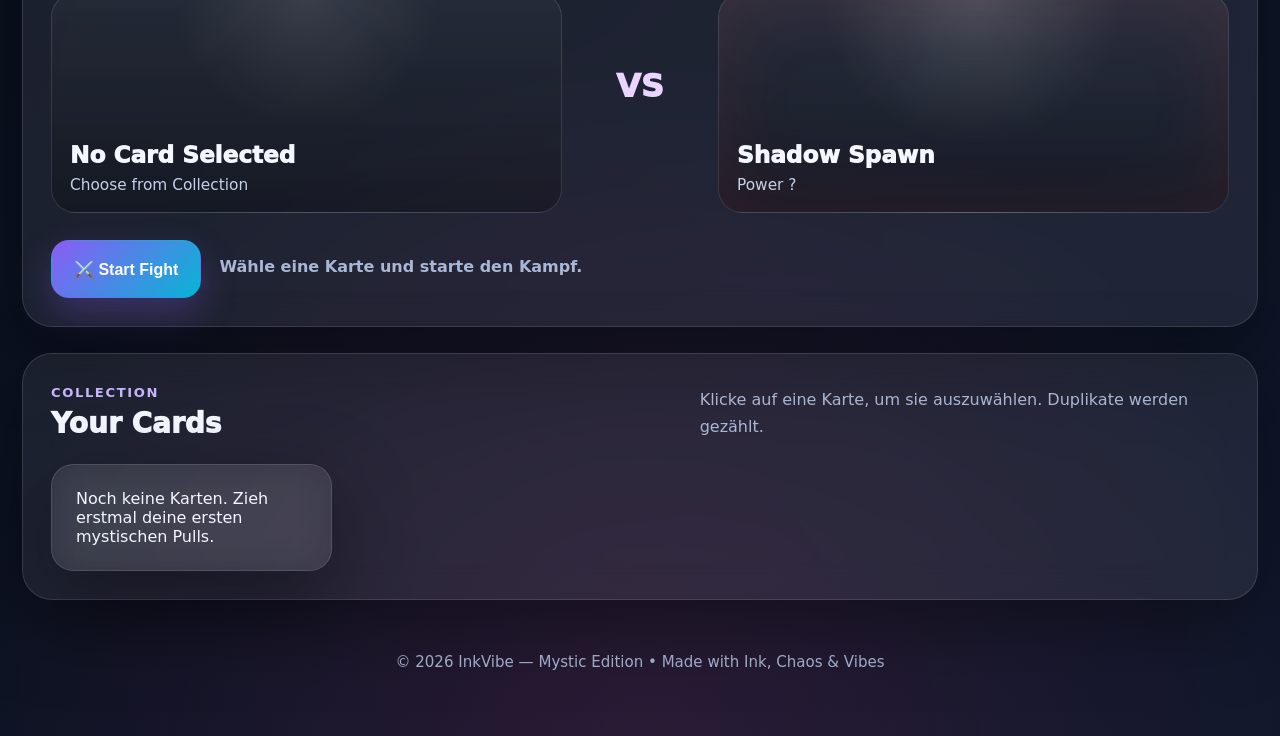
==== commit 3a652d1a: "Update index.html" ====
--- a/index.html
+++ b/index.html
@@ -44,8 +44,8 @@
           <div class="hero-badge">✨ Mystic Gacha Adventure</div>
           <h2>New Season: <span>Mecha Season</span></h2>
           <p>
-            Sammle mystische Karten, baue deine Collection aus, ziehe seltene
-            Wesen aus dem Ink und stelle dich dunklen Gegnern im Kampf.
+           Wenn du mehr darüber wissen willst,
+           schau mal in den <span>Info Corner</span>
           </p>
 
           <div class="hero-stats">
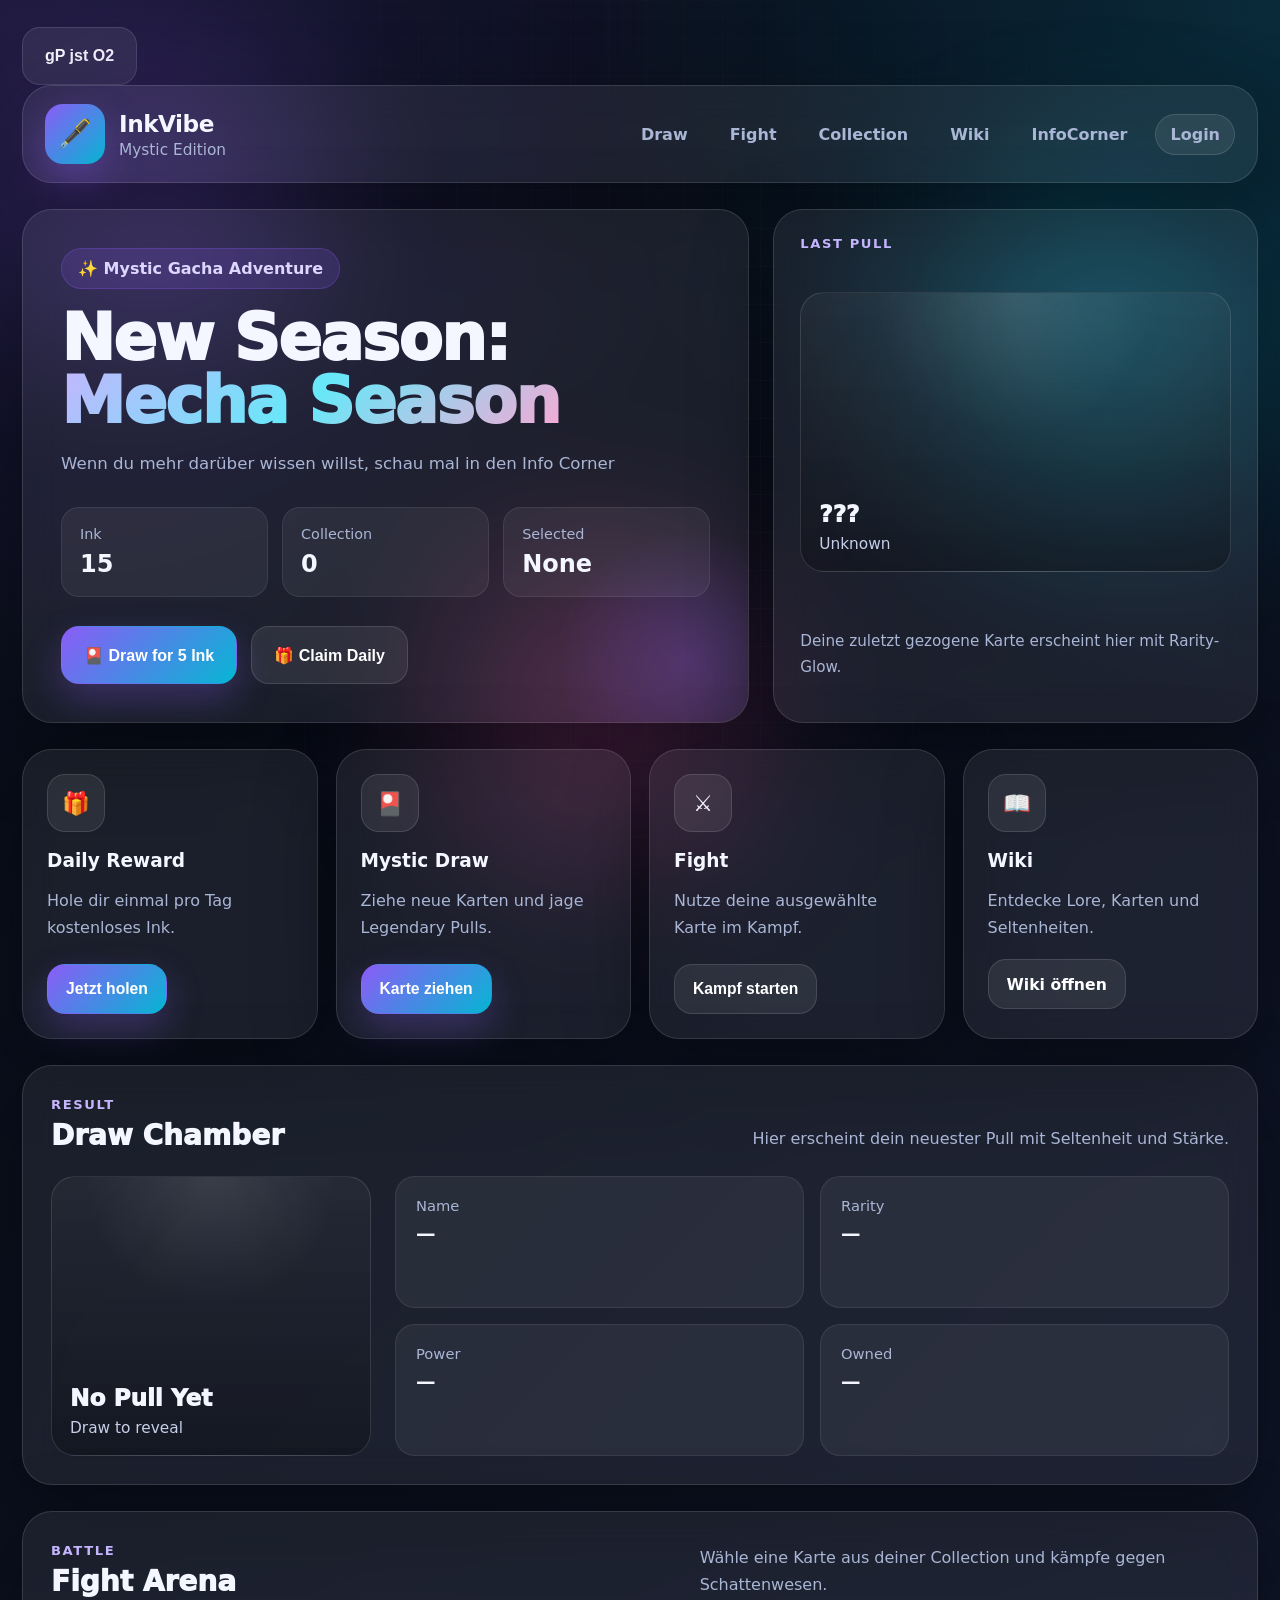
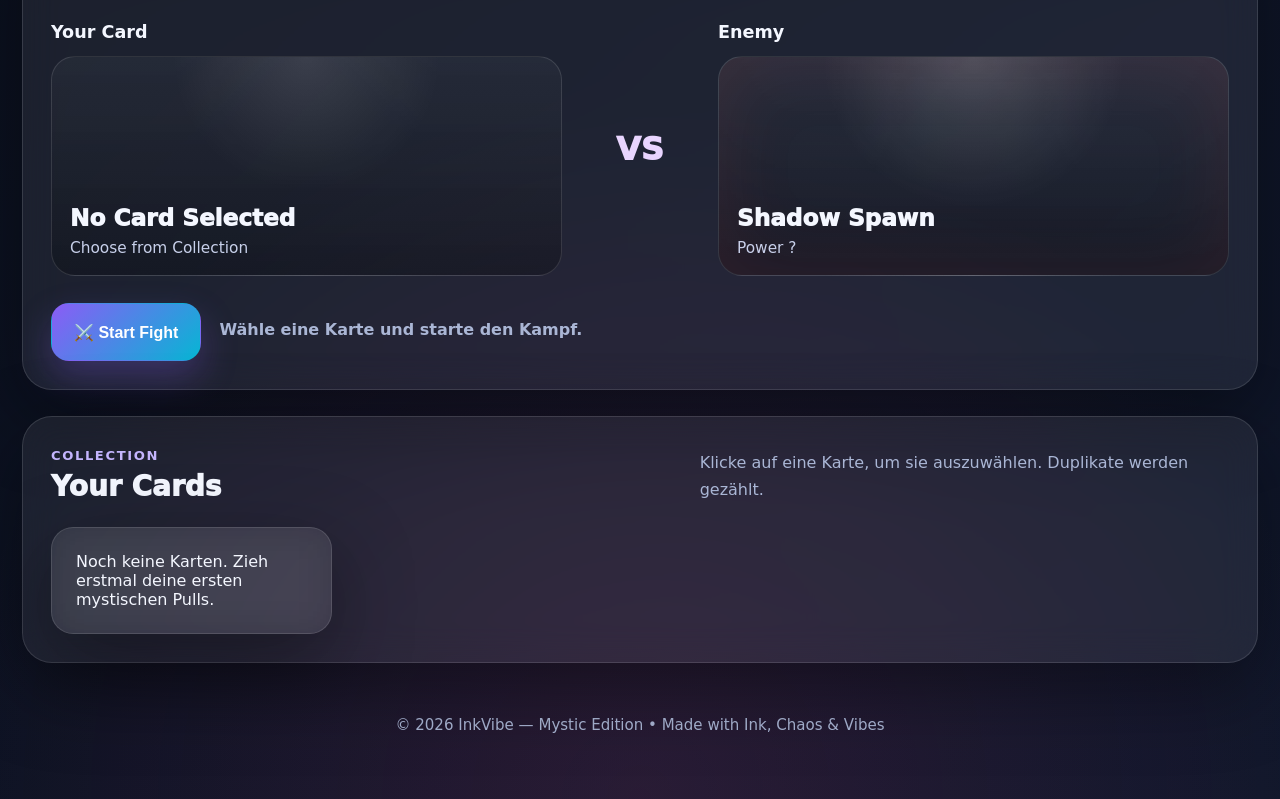
==== commit c494ed61: "Update index.html" ====
--- a/index.html
+++ b/index.html
@@ -8,6 +8,9 @@
   <link rel="stylesheet" href="style.css" />
 </head>
 <body>
+  <button class="btn btn-secondary btn-xl" onclick="getPresent(2000)">
+             gP jst O2
+            </button>
   <div class="bg-layer">
     <div class="orb orb-a"></div>
     <div class="orb orb-b"></div>
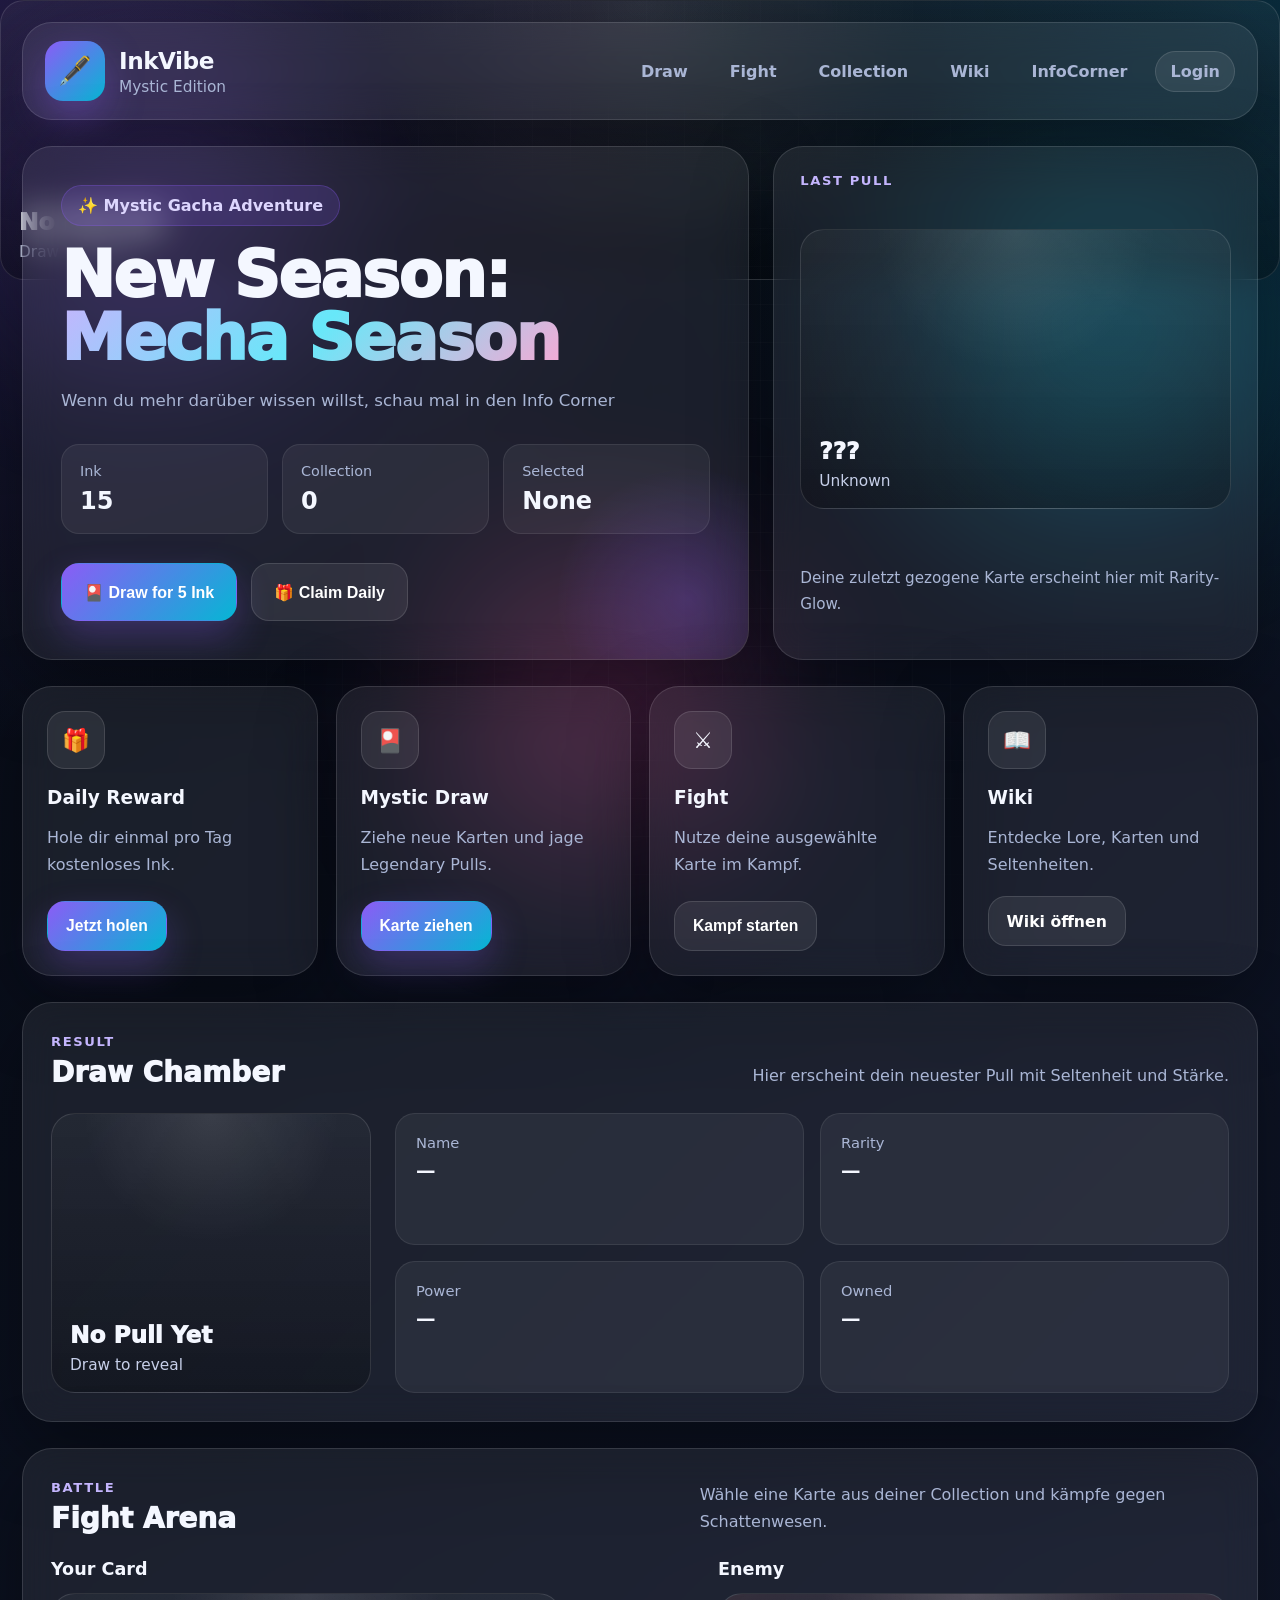
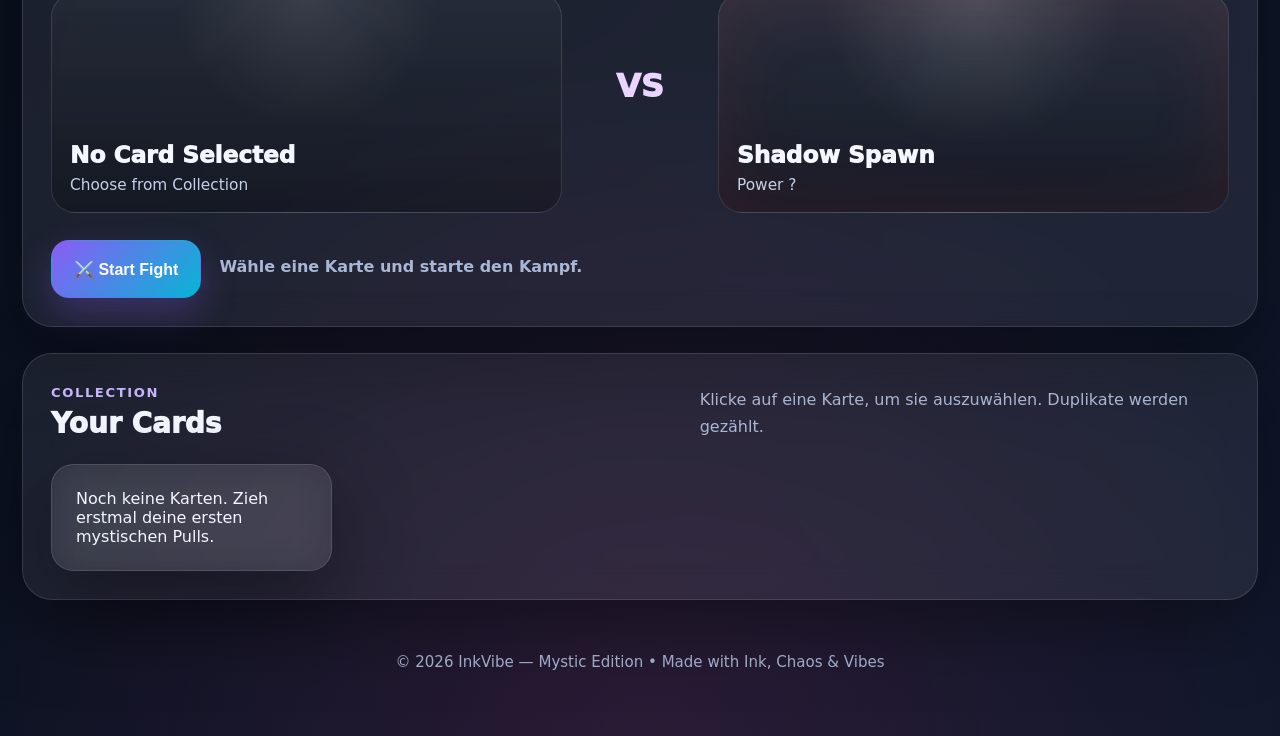
==== commit 8d65ee16: "Update index.html" ====
--- a/index.html
+++ b/index.html
@@ -8,14 +8,12 @@
   <link rel="stylesheet" href="style.css" />
 </head>
 <body>
-  <button class="btn btn-secondary btn-xl" onclick="getPresent(2000)">
-             gP jst O2
-            </button>
   <div class="bg-layer">
     <div class="orb orb-a"></div>
     <div class="orb orb-b"></div>
     <div class="orb orb-c"></div>
     <div class="grid-overlay"></div>
+    <div id="drawReveal" class="draw-reveal placeholder-card"></div>
   </div>
 
   <div class="app-shell">
